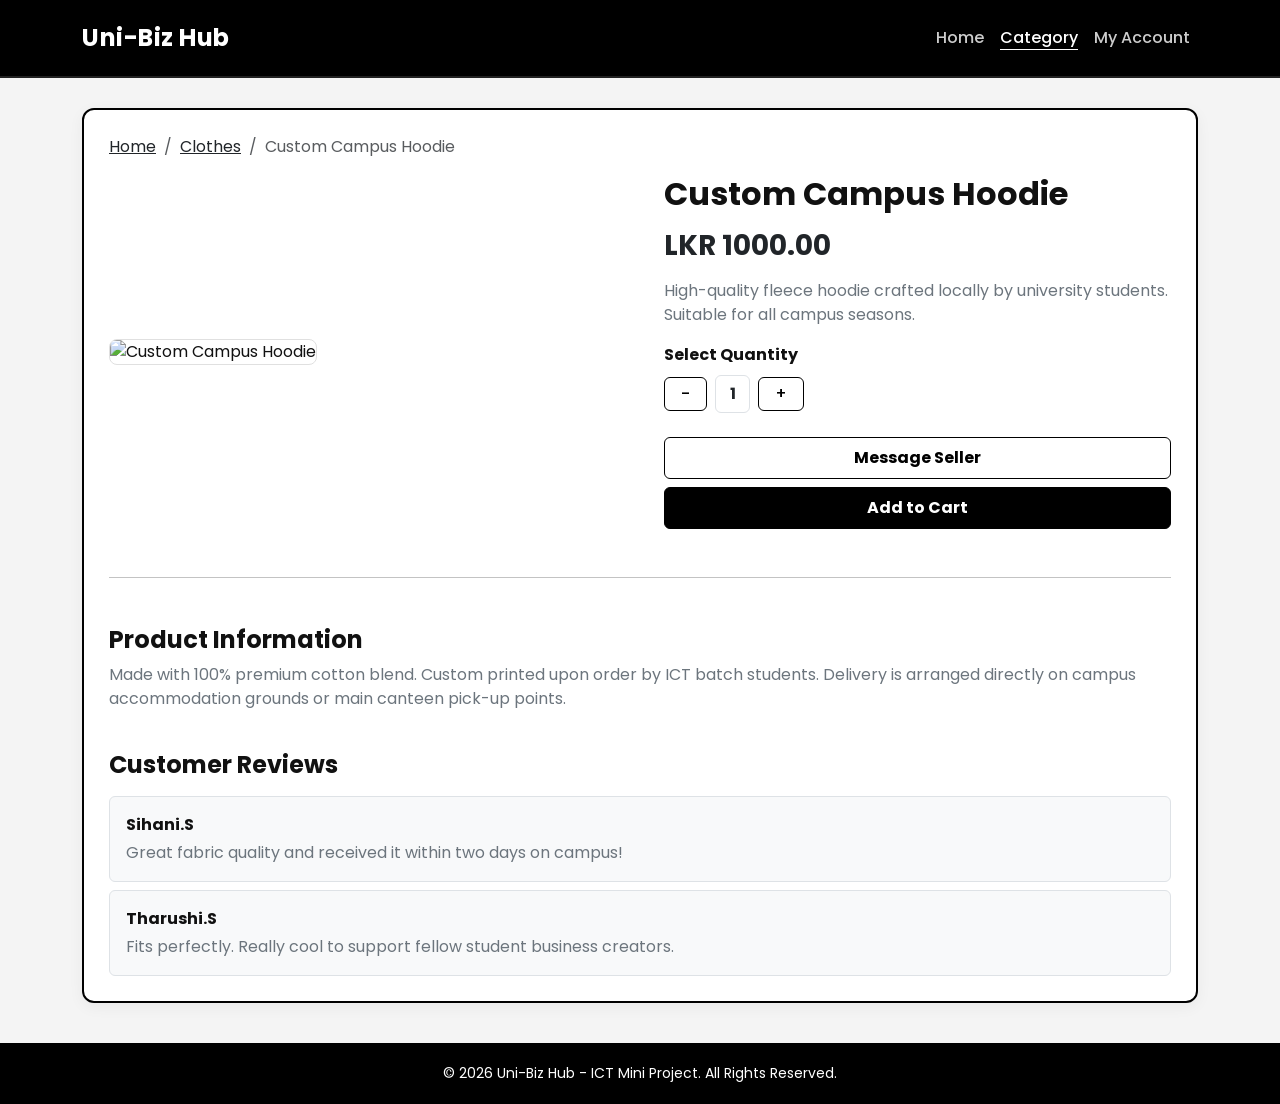
==== category.html @ d63442db "Add phase 2 frontend layout, styling and JS scripts" ====
<!DOCTYPE html>
<html lang="en">
<head>
    <meta charset="UTF-8">
    <meta name="viewport" content="width=device-width, initial-scale=1.0">
    <title>Uni-Biz Hub - Product Details</title>
   
    <link href="https://cdn.jsdelivr.net/npm/bootstrap@5.3.0/dist/css/bootstrap.min.css" rel="stylesheet">
   
    <link rel="stylesheet" href="style.css">
</head>
<body>

   
    <nav class="navbar navbar-expand-lg">
        <div class="container">
            <a class="navbar-brand fw-bold" href="index.html">Uni-Biz Hub</a>
            <button class="navbar-toggler navbar-dark" type="button" data-bs-toggle="collapse" data-bs-target="#navbarNav">
                <span class="navbar-toggler-icon"></span>
            </button>
            <div class="collapse navbar-collapse" id="navbarNav">
                <ul class="navbar-nav ms-auto">
                    <li class="nav-item"><a class="nav-link" href="index.html">Home</a></li>
                    <li class="nav-item"><a class="nav-link active" href="category.html">Category</a></li>
                    <li class="nav-item"><a class="nav-link" href="login.html">My Account</a></li>
                </ul>
            </div>
        </div>
    </nav>

    
    <div class="container">
        <div class="main-frame">
           
            <nav aria-label="breadcrumb">
                <ol class="breadcrumb">
                    <li class="breadcrumb-item"><a href="index.html" class="text-dark">Home</a></li>
                    <li class="breadcrumb-item"><a href="#" class="text-dark">Clothes</a></li>
                    <li class="breadcrumb-item active" aria-current="page">Custom Campus Hoodie</li>
                </ol>
            </nav>

            <div class="row mt-3 align-items-center">
                
                <div class="col-md-6 mb-4 mb-md-0">
                    <img src="https://images.unsplash.com/photo-1556905055-8f358a7a47b2?w=800&q=80" class="product-detail-img" alt="Custom Campus Hoodie">
                </div>

                <div class="col-md-6 ps-md-4">
                    <h2 class="fw-bold">Custom Campus Hoodie</h2>
                    <h3 class="fw-bold my-3 text-dark">LKR 1000.00</h3>
                    <p class="text-secondary">High-quality fleece hoodie crafted locally by university students. Suitable for all campus seasons.</p>

                   
                    <div class="mb-4">
                        <label class="form-label fw-bold">Select Quantity</label>
                        <div class="d-flex align-items-center gap-2" style="max-width: 140px;">
                            <button class="btn btn-outline-black py-1 px-3" onclick="changeQuantity(-1)">-</button>
                            <input type="text" id="quantityInput" class="form-control text-center fw-bold" value="1" readonly>
                            <button class="btn btn-outline-black py-1 px-3" onclick="changeQuantity(1)">+</button>
                        </div>
                    </div>

                    <div class="d-grid gap-2">
                        <button class="btn btn-outline-black fw-bold py-2" onclick="messageSeller()">Message Seller</button>
                        <button class="btn btn-black fw-bold py-2" onclick="addToCart()">Add to Cart</button>
                    </div>
                </div>
            </div>

            <hr class="my-5">


            <div class="row">
                <div class="col-12">
                    <h4 class="fw-bold">Product Information</h4>
                    <p class="text-secondary">Made with 100% premium cotton blend. Custom printed upon order by ICT batch students. Delivery is arranged directly on campus accommodation grounds or main canteen pick-up points.</p>
                </div>
            </div>

            
            <div class="row mt-4">
                <div class="col-12">
                    <h4 class="fw-bold mb-3">Customer Reviews</h4>
                    <div class="p-3 mb-2 bg-light border rounded">
                        <p class="mb-1 fw-bold">Sihani.S</p>
                        <p class="mb-0 text-secondary">Great fabric quality and received it within two days on campus!</p>
                    </div>
                    <div class="p-3 bg-light border rounded">
                        <p class="mb-1 fw-bold">Tharushi.S</p>
                        <p class="mb-0 text-secondary">Fits perfectly. Really cool to support fellow student business creators.</p>
                    </div>
                </div>
            </div>
        </div>
    </div>

    <footer class="text-center">
        <div class="container">
            <p class="mb-0 small">&copy; 2026 Uni-Biz Hub - ICT Mini Project. All Rights Reserved.</p>
        </div>
    </footer>


    <script>
        let qty = 1;
        function changeQuantity(change) {
            qty += change;
            if (qty < 1) qty = 1;
            document.getElementById('quantityInput').value = qty;
        }

        function addToCart() {
            alert(qty + " Hoodie(s) added to cart!");
        }

        function messageSeller() {
            alert("Opening chat with Seller...");
        }
    </script>
    <script src="script.js"></script>
</body>
</html>
---- style.css ----
/* Google Font Import - Poppins */
@import url('https://fonts.googleapis.com/css2?family=Poppins:wght@300;400;500;600;700&display=swap');

/* Global Styles */
body {
    font-family: 'Poppins', sans-serif;
    background-color: #f4f4f4;
    color: #111111;
    display: flex;
    flex-direction: column;
    min-height: 100vh;
}

/* Background Simple Frame Container */
.main-frame {
    background-color: #ffffff;
    border: 2px solid #000000;
    border-radius: 12px;
    box-shadow: 0 4px 15px rgba(0, 0, 0, 0.05);
    padding: 25px;
    margin-top: 30px;
    margin-bottom: 40px;
}

/* Header & Navbar */
.navbar {
    background-color: #000000;
    padding: 15px 0;
    border-bottom: 2px solid #222222;
}

.navbar-brand {
    color: #ffffff !important;
    font-size: 1.5rem;
    letter-spacing: 0.5px;
}

.nav-link {
    color: #cccccc !important;
    font-weight: 500;
    transition: color 0.2s ease-in-out;
}

.nav-link:hover, .nav-link.active {
    color: #ffffff !important;
    text-decoration: underline;
    text-underline-offset: 6px;
}

/* Hero Section */
.hero-banner {
    background-color: #f8f9fa;
    border: 1px solid #e0e0e0;
    border-radius: 8px;
    padding: 40px 20px;
}

/* Cards & Images */
.card {
    border: 1px solid #e0e0e0;
    border-radius: 8px;
    overflow: hidden;
    transition: transform 0.2s ease, box-shadow 0.2s ease;
}

.card:hover {
    transform: translateY(-4px);
    box-shadow: 0 8px 20px rgba(0, 0, 0, 0.08);
}

.card-img-top {
    height: 180px;
    object-fit: cover;
}

/* Product Detail Specific Image */
.product-detail-img {
    width: 100%;
    max-height: 380px;
    object-fit: cover;
    border-radius: 8px;
    border: 1px solid #e0e0e0;
}

/* Buttons */
.btn-black {
    background-color: #000000;
    color: #ffffff;
    border: 1px solid #000000;
    font-weight: 500;
    border-radius: 6px;
    transition: all 0.2s ease;
}

.btn-black:hover {
    background-color: #333333;
    color: #ffffff;
    border-color: #333333;
}

.btn-outline-black {
    background-color: #ffffff;
    color: #000000;
    border: 1px solid #000000;
    font-weight: 500;
    border-radius: 6px;
    transition: all 0.2s ease;
}

.btn-outline-black:hover, .btn-outline-black.active {
    background-color: #000000;
    color: #ffffff;
}

/* Login Card */
.login-card {
    max-width: 420px;
    margin: 40px auto;
    border: 1px solid #dddddd;
    border-radius: 10px;
    background-color: #ffffff;
    padding: 35px;
    box-shadow: 0 4px 15px rgba(0, 0, 0, 0.05);
}

/* Footer */
footer {
    background-color: #000000;
    color: #ffffff;
    padding: 20px 0;
    margin-top: auto;
}
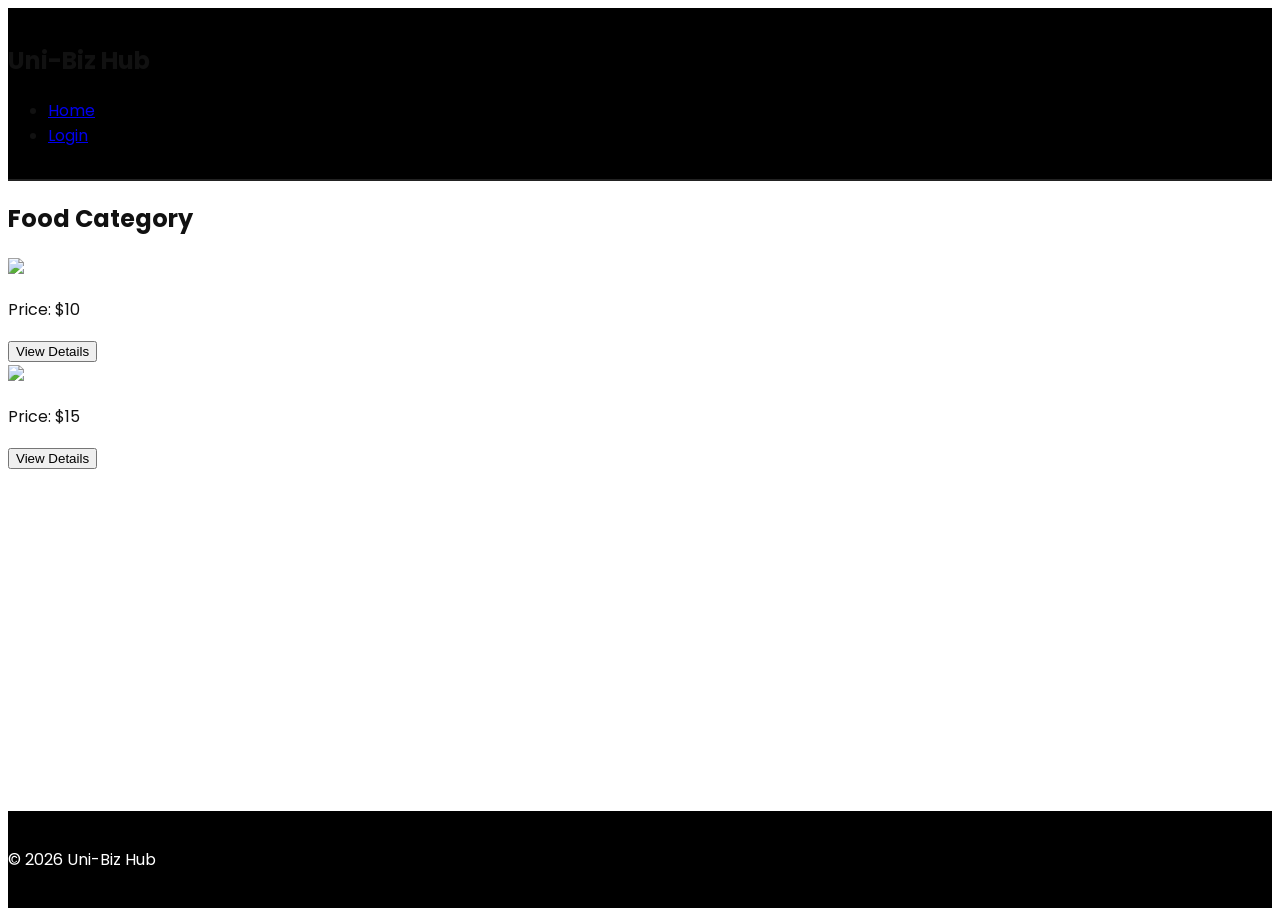
==== commit 55bf3bf5: "Restructure folders and move db.php into includes" ====
--- a/category.html
+++ b/category.html
@@ -1,123 +1,36 @@
-<!DOCTYPE html>
-<html lang="en">
-<head>
-    <meta charset="UTF-8">
-    <meta name="viewport" content="width=device-width, initial-scale=1.0">
-    <title>Uni-Biz Hub - Product Details</title>
-   
-    <link href="https://cdn.jsdelivr.net/npm/bootstrap@5.3.0/dist/css/bootstrap.min.css" rel="stylesheet">
-   
-    <link rel="stylesheet" href="style.css">
-</head>
-<body>
-
-   
-    <nav class="navbar navbar-expand-lg">
-        <div class="container">
-            <a class="navbar-brand fw-bold" href="index.html">Uni-Biz Hub</a>
-            <button class="navbar-toggler navbar-dark" type="button" data-bs-toggle="collapse" data-bs-target="#navbarNav">
-                <span class="navbar-toggler-icon"></span>
-            </button>
-            <div class="collapse navbar-collapse" id="navbarNav">
-                <ul class="navbar-nav ms-auto">
-                    <li class="nav-item"><a class="nav-link" href="index.html">Home</a></li>
-                    <li class="nav-item"><a class="nav-link active" href="category.html">Category</a></li>
-                    <li class="nav-item"><a class="nav-link" href="login.html">My Account</a></li>
-                </ul>
-            </div>
-        </div>
-    </nav>
-
-    
-    <div class="container">
-        <div class="main-frame">
-           
-            <nav aria-label="breadcrumb">
-                <ol class="breadcrumb">
-                    <li class="breadcrumb-item"><a href="index.html" class="text-dark">Home</a></li>
-                    <li class="breadcrumb-item"><a href="#" class="text-dark">Clothes</a></li>
-                    <li class="breadcrumb-item active" aria-current="page">Custom Campus Hoodie</li>
-                </ol>
-            </nav>
-
-            <div class="row mt-3 align-items-center">
-                
-                <div class="col-md-6 mb-4 mb-md-0">
-                    <img src="https://images.unsplash.com/photo-1556905055-8f358a7a47b2?w=800&q=80" class="product-detail-img" alt="Custom Campus Hoodie">
-                </div>
-
-                <div class="col-md-6 ps-md-4">
-                    <h2 class="fw-bold">Custom Campus Hoodie</h2>
-                    <h3 class="fw-bold my-3 text-dark">LKR 1000.00</h3>
-                    <p class="text-secondary">High-quality fleece hoodie crafted locally by university students. Suitable for all campus seasons.</p>
-
-                   
-                    <div class="mb-4">
-                        <label class="form-label fw-bold">Select Quantity</label>
-                        <div class="d-flex align-items-center gap-2" style="max-width: 140px;">
-                            <button class="btn btn-outline-black py-1 px-3" onclick="changeQuantity(-1)">-</button>
-                            <input type="text" id="quantityInput" class="form-control text-center fw-bold" value="1" readonly>
-                            <button class="btn btn-outline-black py-1 px-3" onclick="changeQuantity(1)">+</button>
-                        </div>
-                    </div>
-
-                    <div class="d-grid gap-2">
-                        <button class="btn btn-outline-black fw-bold py-2" onclick="messageSeller()">Message Seller</button>
-                        <button class="btn btn-black fw-bold py-2" onclick="addToCart()">Add to Cart</button>
-                    </div>
-                </div>
-            </div>
-
-            <hr class="my-5">
-
-
-            <div class="row">
-                <div class="col-12">
-                    <h4 class="fw-bold">Product Information</h4>
-                    <p class="text-secondary">Made with 100% premium cotton blend. Custom printed upon order by ICT batch students. Delivery is arranged directly on campus accommodation grounds or main canteen pick-up points.</p>
-                </div>
-            </div>
-
-            
-            <div class="row mt-4">
-                <div class="col-12">
-                    <h4 class="fw-bold mb-3">Customer Reviews</h4>
-                    <div class="p-3 mb-2 bg-light border rounded">
-                        <p class="mb-1 fw-bold">Sihani.S</p>
-                        <p class="mb-0 text-secondary">Great fabric quality and received it within two days on campus!</p>
-                    </div>
-                    <div class="p-3 bg-light border rounded">
-                        <p class="mb-1 fw-bold">Tharushi.S</p>
-                        <p class="mb-0 text-secondary">Fits perfectly. Really cool to support fellow student business creators.</p>
-                    </div>
-                </div>
-            </div>
-        </div>
-    </div>
-
-    <footer class="text-center">
-        <div class="container">
-            <p class="mb-0 small">&copy; 2026 Uni-Biz Hub - ICT Mini Project. All Rights Reserved.</p>
-        </div>
-    </footer>
-
-
-    <script>
-        let qty = 1;
-        function changeQuantity(change) {
-            qty += change;
-            if (qty < 1) qty = 1;
-            document.getElementById('quantityInput').value = qty;
-        }
-
-        function addToCart() {
-            alert(qty + " Hoodie(s) added to cart!");
-        }
-
-        function messageSeller() {
-            alert("Opening chat with Seller...");
-        }
-    </script>
-    <script src="script.js"></script>
-</body>
-</html>+<!DOCTYPE html>
+<html lang="en">
+<head>
+  <meta charset="UTF-8">
+  <title>Uni-Biz Hub - Category</title>
+  <link rel="stylesheet" href="style.css">
+</head>
+<body>
+  <nav class="navbar">
+    <h2>Uni-Biz Hub</h2>
+    <ul>
+      <li><a href="index.html">Home</a></li>
+      <li><a href="login.html">Login</a></li>
+    </ul>
+  </nav>
+
+  <section class="category">
+    <h2>Food Category</h2>
+    <div class="product-card">
+      <img src="https://via.placeholder.com/200x150?text=Food+Item+1">
+      <p>Price: $10</p>
+      <button>View Details</button>
+    </div>
+    <div class="product-card">
+      <img src="https://via.placeholder.com/200x150?text=Food+Item+2">
+      <p>Price: $15</p>
+      <button>View Details</button>
+    </div>
+  </section>
+
+  <footer>
+    <p>&copy; 2026 Uni-Biz Hub</p>
+  </footer>
+</body>
+</html>
+
--- a/style.css
+++ b/style.css
@@ -1,132 +1,120 @@
-/* Google Font Import - Poppins */
-@import url('https://fonts.googleapis.com/css2?family=Poppins:wght@300;400;500;600;700&display=swap');
-
-/* Global Styles */
-body {
-    font-family: 'Poppins', sans-serif;
-    background-color: #f4f4f4;
-    color: #111111;
-    display: flex;
-    flex-direction: column;
-    min-height: 100vh;
-}
-
-/* Background Simple Frame Container */
-.main-frame {
-    background-color: #ffffff;
-    border: 2px solid #000000;
-    border-radius: 12px;
-    box-shadow: 0 4px 15px rgba(0, 0, 0, 0.05);
-    padding: 25px;
-    margin-top: 30px;
-    margin-bottom: 40px;
-}
-
-/* Header & Navbar */
-.navbar {
-    background-color: #000000;
-    padding: 15px 0;
-    border-bottom: 2px solid #222222;
-}
-
-.navbar-brand {
-    color: #ffffff !important;
-    font-size: 1.5rem;
-    letter-spacing: 0.5px;
-}
-
-.nav-link {
-    color: #cccccc !important;
-    font-weight: 500;
-    transition: color 0.2s ease-in-out;
-}
-
-.nav-link:hover, .nav-link.active {
-    color: #ffffff !important;
-    text-decoration: underline;
-    text-underline-offset: 6px;
-}
-
-/* Hero Section */
-.hero-banner {
-    background-color: #f8f9fa;
-    border: 1px solid #e0e0e0;
-    border-radius: 8px;
-    padding: 40px 20px;
-}
-
-/* Cards & Images */
-.card {
-    border: 1px solid #e0e0e0;
-    border-radius: 8px;
-    overflow: hidden;
-    transition: transform 0.2s ease, box-shadow 0.2s ease;
-}
-
-.card:hover {
-    transform: translateY(-4px);
-    box-shadow: 0 8px 20px rgba(0, 0, 0, 0.08);
-}
-
-.card-img-top {
-    height: 180px;
-    object-fit: cover;
-}
-
-/* Product Detail Specific Image */
-.product-detail-img {
-    width: 100%;
-    max-height: 380px;
-    object-fit: cover;
-    border-radius: 8px;
-    border: 1px solid #e0e0e0;
-}
-
-/* Buttons */
-.btn-black {
-    background-color: #000000;
-    color: #ffffff;
-    border: 1px solid #000000;
-    font-weight: 500;
-    border-radius: 6px;
-    transition: all 0.2s ease;
-}
-
-.btn-black:hover {
-    background-color: #333333;
-    color: #ffffff;
-    border-color: #333333;
-}
-
-.btn-outline-black {
-    background-color: #ffffff;
-    color: #000000;
-    border: 1px solid #000000;
-    font-weight: 500;
-    border-radius: 6px;
-    transition: all 0.2s ease;
-}
-
-.btn-outline-black:hover, .btn-outline-black.active {
-    background-color: #000000;
-    color: #ffffff;
-}
-
-/* Login Card */
-.login-card {
-    max-width: 420px;
-    margin: 40px auto;
-    border: 1px solid #dddddd;
-    border-radius: 10px;
-    background-color: #ffffff;
-    padding: 35px;
-    box-shadow: 0 4px 15px rgba(0, 0, 0, 0.05);
-}
-
-/* Footer */
-footer {
-    background-color: #000000;
-    color: #ffffff;
-    padding: 20px 0;
-    margin-top: auto;
-}
+/* Google Font Import - Poppins */
+@import url('https://fonts.googleapis.com/css2?family=Poppins:wght@300;400;500;600;700&display=swap');
+
+/* Global Styles */
+body {
+    font-family: 'Poppins', sans-serif;
+    background-color: #ffffff;
+    color: #111111;
+    display: flex;
+    flex-direction: column;
+    min-height: 100vh;
+}
+
+/* Header & Navbar */
+.navbar {
+    background-color: #000000;
+    padding: 15px 0;
+    border-bottom: 2px solid #222222;
+}
+
+.navbar-brand {
+    color: #ffffff !important;
+    font-size: 1.5rem;
+    letter-spacing: 0.5px;
+}
+
+.nav-link {
+    color: #cccccc !important;
+    font-weight: 500;
+    transition: color 0.2s ease-in-out;
+}
+
+.nav-link:hover, .nav-link.active {
+    color: #ffffff !important;
+    text-decoration: underline;
+    text-underline-offset: 6px;
+}
+
+/* Hero Section */
+.hero-banner {
+    background-color: #f8f9fa;
+    border-bottom: 1px solid #e5e5e5;
+    padding: 60px 20px;
+}
+
+/* Cards & Images */
+.card {
+    border: 1px solid #e0e0e0;
+    border-radius: 8px;
+    overflow: hidden;
+    transition: transform 0.2s ease, box-shadow 0.2s ease;
+}
+
+.card:hover {
+    transform: translateY(-4px);
+    box-shadow: 0 8px 20px rgba(0, 0, 0, 0.08);
+}
+
+.card-img-top {
+    height: 200px;
+    object-fit: cover;
+}
+
+/* Product Detail Specific Image */
+.product-detail-img {
+    width: 100%;
+    max-height: 380px;
+    object-fit: cover;
+    border-radius: 8px;
+    border: 1px solid #e0e0e0;
+}
+
+/* Buttons */
+.btn-black {
+    background-color: #000000;
+    color: #ffffff;
+    border: 1px solid #000000;
+    font-weight: 500;
+    border-radius: 6px;
+    transition: all 0.2s ease;
+}
+
+.btn-black:hover {
+    background-color: #333333;
+    color: #ffffff;
+    border-color: #333333;
+}
+
+.btn-outline-black {
+    background-color: #ffffff;
+    color: #000000;
+    border: 1px solid #000000;
+    font-weight: 500;
+    border-radius: 6px;
+    transition: all 0.2s ease;
+}
+
+.btn-outline-black:hover, .btn-outline-black.active {
+    background-color: #000000;
+    color: #ffffff;
+}
+
+/* Login Card */
+.login-card {
+    max-width: 420px;
+    margin: 60px auto;
+    border: 1px solid #dddddd;
+    border-radius: 10px;
+    background-color: #ffffff;
+    padding: 35px;
+    box-shadow: 0 4px 15px rgba(0, 0, 0, 0.05);
+}
+
+/* Footer */
+footer {
+    background-color: #000000;
+    color: #ffffff;
+    padding: 20px 0;
+    margin-top: auto;
+}
